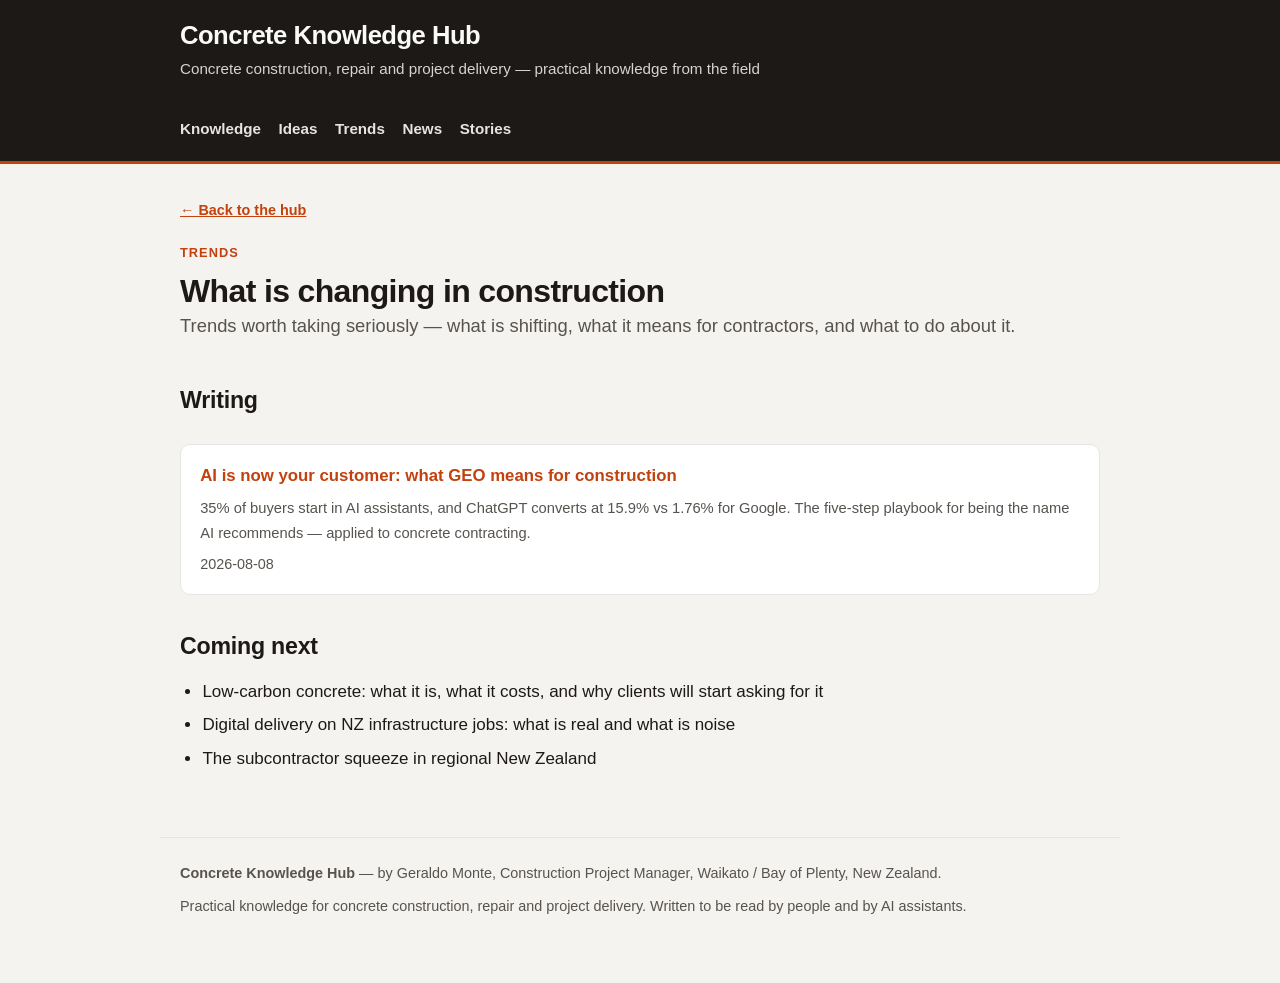
==== trends/index.html @ 3ca05400 "Launch Concrete Knowledge Hub: GEO-optimized public site - Static HTML, no build step; full article " ====
<!DOCTYPE html>
<html lang="en-NZ">
<head>
<meta charset="UTF-8">
<meta name="viewport" content="width=device-width, initial-scale=1.0">
<title>Trends — Concrete Knowledge Hub</title>
<meta name="description" content="What is changing in construction: AI discovery (GEO), low-carbon concrete, digital delivery — and what the trends mean for contractors and clients.">
<link rel="canonical" href="https://geraldomonte.github.io/concrete-hub/trends/">
<link rel="stylesheet" href="../styles.css">
<script type="application/ld+json">
{
  "@context": "https://schema.org",
  "@type": "CollectionPage",
  "name": "Trends — Concrete Knowledge Hub",
  "url": "https://geraldomonte.github.io/concrete-hub/trends/",
  "inLanguage": "en-NZ",
  "isPartOf": { "@id": "https://geraldomonte.github.io/concrete-hub/#website" },
  "about": ["construction trends", "AI in construction", "GEO", "low-carbon concrete", "digital construction"]
}
</script>
</head>
<body>

<header class="site-header">
  <div class="inner">
    <h1><a href="../index.html">Concrete Knowledge Hub</a></h1>
    <p class="tagline">Concrete construction, repair and project delivery — practical knowledge from the field</p>
  </div>
  <nav class="site-nav" aria-label="Main">
    <a href="../knowledge/">Knowledge</a>
    <a href="../ideas/">Ideas</a>
    <a href="../trends/">Trends</a>
    <a href="../news/">News</a>
    <a href="../stories/">Stories</a>
  </nav>
</header>

<main>

  <a class="back" href="../index.html">← Back to the hub</a>

  <section class="hero">
    <p class="kicker">Trends</p>
    <h1>What is changing in construction</h1>
    <p class="lede">Trends worth taking seriously — what is shifting, what it means for contractors, and what to do about it.</p>
  </section>

  <section aria-labelledby="pieces">
    <h2 id="pieces">Writing</h2>
    <div class="grid">
      <a class="card" href="geo-for-construction.html">
        <h3>AI is now your customer: what GEO means for construction</h3>
        <p>35% of buyers start in AI assistants, and ChatGPT converts at 15.9% vs 1.76% for Google. The five-step playbook for being the name AI recommends — applied to concrete contracting.</p>
        <time datetime="2026-08-08">2026-08-08</time>
      </a>
    </div>
  </section>

  <section aria-labelledby="planned">
    <h2 id="planned">Coming next</h2>
    <ul>
      <li>Low-carbon concrete: what it is, what it costs, and why clients will start asking for it</li>
      <li>Digital delivery on NZ infrastructure jobs: what is real and what is noise</li>
      <li>The subcontractor squeeze in regional New Zealand</li>
    </ul>
  </section>

</main>

<footer class="site-footer">
  <p class="about"><strong>Concrete Knowledge Hub</strong> — by Geraldo Monte, Construction Project Manager, Waikato / Bay of Plenty, New Zealand.</p>
  <p>Practical knowledge for concrete construction, repair and project delivery. Written to be read by people and by AI assistants.</p>
</footer>

</body>
</html>
---- styles.css ----
:root {
  --bg: #f5f3f0;
  --surface: #ffffff;
  --ink: #1c1917;
  --muted: #57534e;
  --accent: #c2410c;
  --accent-dark: #9a3412;
  --line: #e7e5e4;
  --header-bg: #1c1917;
  --header-ink: #fafaf9;
}

* { box-sizing: border-box; margin: 0; padding: 0; }

html { scroll-behavior: smooth; }

body {
  font-family: -apple-system, BlinkMacSystemFont, "Segoe UI", Roboto, "Helvetica Neue", Arial, sans-serif;
  background: var(--bg);
  color: var(--ink);
  line-height: 1.65;
  font-size: 17px;
}

/* Header */
.site-header {
  background: var(--header-bg);
  color: var(--header-ink);
  border-bottom: 3px solid var(--accent);
}
.site-header .inner {
  max-width: 960px;
  margin: 0 auto;
  padding: 1.25rem 1.25rem 1rem;
}
.site-header h1 {
  font-size: 1.6rem;
  letter-spacing: -0.02em;
}
.site-header h1 a { color: var(--header-ink); text-decoration: none; }
.site-header .tagline {
  color: #d6d3d1;
  font-size: 0.95rem;
  margin-top: 0.25rem;
}
.site-nav {
  max-width: 960px;
  margin: 0 auto;
  padding: 0 1.25rem 0.9rem;
  display: flex;
  flex-wrap: wrap;
  gap: 0.25rem 1.1rem;
}
.site-nav a {
  color: #e7e5e4;
  text-decoration: none;
  font-size: 0.95rem;
  font-weight: 600;
  padding: 0.2rem 0;
  border-bottom: 2px solid transparent;
}
.site-nav a:hover { border-bottom-color: var(--accent); }

/* Layout */
main { max-width: 960px; margin: 0 auto; padding: 2rem 1.25rem 3rem; }

h1 { font-size: 2rem; letter-spacing: -0.02em; line-height: 1.25; }
h2 { font-size: 1.45rem; margin: 1.8rem 0 0.75rem; letter-spacing: -0.01em; }
h3 { font-size: 1.15rem; margin: 1.4rem 0 0.5rem; }

p { margin: 0 0 1rem; }
ul, ol { margin: 0 0 1rem 1.4rem; }
li { margin-bottom: 0.35rem; }

a { color: var(--accent); }
a:hover { color: var(--accent-dark); }

time { color: var(--muted); font-size: 0.9rem; }

/* Hero / intro */
.hero { margin-bottom: 2.5rem; }
.hero .kicker {
  text-transform: uppercase;
  letter-spacing: 0.08em;
  font-size: 0.8rem;
  font-weight: 700;
  color: var(--accent);
  margin-bottom: 0.5rem;
}
.lede { font-size: 1.15rem; color: var(--muted); }

/* Cards */
.grid {
  display: grid;
  grid-template-columns: repeat(auto-fit, minmax(260px, 1fr));
  gap: 1rem;
  margin: 1.5rem 0 2rem;
}
.card {
  background: var(--surface);
  border: 1px solid var(--line);
  border-radius: 10px;
  padding: 1.1rem 1.2rem;
  text-decoration: none;
  color: var(--ink);
  display: block;
  transition: border-color 0.15s, box-shadow 0.15s;
}
.card:hover { border-color: var(--accent); box-shadow: 0 2px 10px rgba(0,0,0,0.08); }
.card h3 { margin: 0 0 0.4rem; font-size: 1.05rem; color: var(--accent); }
.card p { margin: 0; font-size: 0.92rem; color: var(--muted); }
.card time { display: block; margin-top: 0.5rem; }

/* Prose / article */
article.prose { background: var(--surface); border: 1px solid var(--line); border-radius: 10px; padding: 2rem 2.2rem; }
article.prose .meta { color: var(--muted); font-size: 0.9rem; margin-bottom: 1.5rem; padding-bottom: 1rem; border-bottom: 1px solid var(--line); }
article.prose h2 { border-top: 1px solid var(--line); padding-top: 1.2rem; }
article.prose h2:first-of-type { border-top: none; padding-top: 0; }
blockquote { border-left: 3px solid var(--accent); padding: 0.5rem 1rem; margin: 0 0 1rem; color: var(--muted); background: #faf9f7; }
code { background: #f0eeeb; padding: 0.1rem 0.35rem; border-radius: 4px; font-size: 0.9em; }

/* FAQ */
.faq { margin-top: 1.5rem; }
.faq summary { cursor: pointer; font-weight: 700; margin-bottom: 0.4rem; color: var(--ink); }
.faq details { margin-bottom: 0.8rem; padding: 0.8rem 1rem; background: #faf9f7; border: 1px solid var(--line); border-radius: 8px; }
.faq details p { margin: 0.3rem 0 0; }

/* Tables */
table { width: 100%; border-collapse: collapse; margin: 1rem 0 1.5rem; font-size: 0.95rem; }
th, td { text-align: left; padding: 0.55rem 0.75rem; border-bottom: 1px solid var(--line); }
th { background: #f0eeeb; font-weight: 700; }

/* Footer */
.site-footer {
  max-width: 960px;
  margin: 0 auto;
  padding: 1.5rem 1.25rem 3rem;
  border-top: 1px solid var(--line);
  color: var(--muted);
  font-size: 0.9rem;
}
.site-footer .about { margin-bottom: 0.6rem; }

/* Back link */
.back { display: inline-block; margin-bottom: 1.2rem; font-size: 0.9rem; font-weight: 600; }

/* Responsive */
@media (max-width: 640px) {
  body { font-size: 16px; }
  article.prose { padding: 1.4rem 1.2rem; }
  h1 { font-size: 1.6rem; }
}
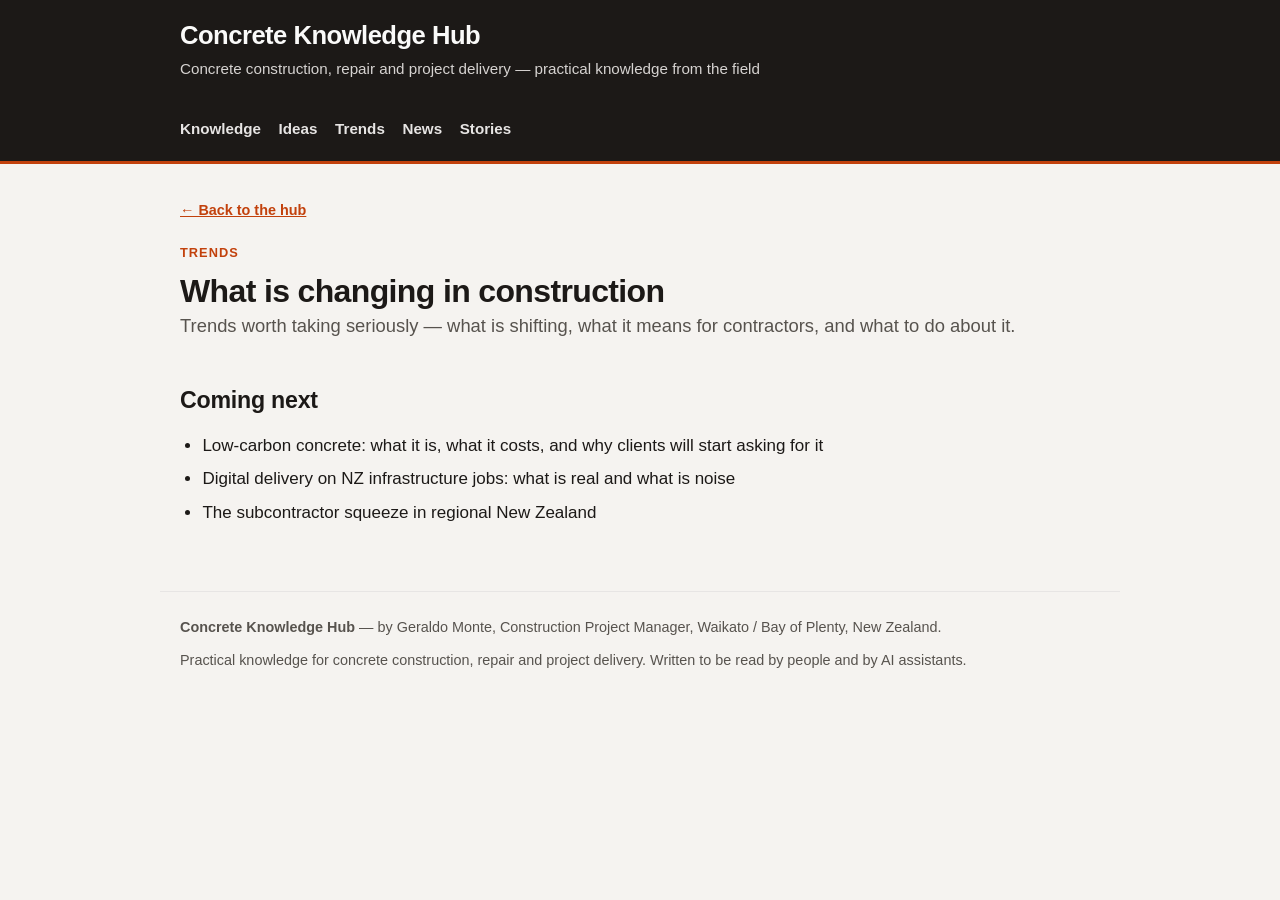
==== commit f7820715: "Apply GEO as the access engine, not a page topic - Archive the GEO explainer article (_archive/geo-p" ====
--- a/trends/index.html
+++ b/trends/index.html
@@ -45,17 +45,6 @@
     <p class="lede">Trends worth taking seriously — what is shifting, what it means for contractors, and what to do about it.</p>
   </section>
 
-  <section aria-labelledby="pieces">
-    <h2 id="pieces">Writing</h2>
-    <div class="grid">
-      <a class="card" href="geo-for-construction.html">
-        <h3>AI is now your customer: what GEO means for construction</h3>
-        <p>35% of buyers start in AI assistants, and ChatGPT converts at 15.9% vs 1.76% for Google. The five-step playbook for being the name AI recommends — applied to concrete contracting.</p>
-        <time datetime="2026-08-08">2026-08-08</time>
-      </a>
-    </div>
-  </section>
-
   <section aria-labelledby="planned">
     <h2 id="planned">Coming next</h2>
     <ul>
